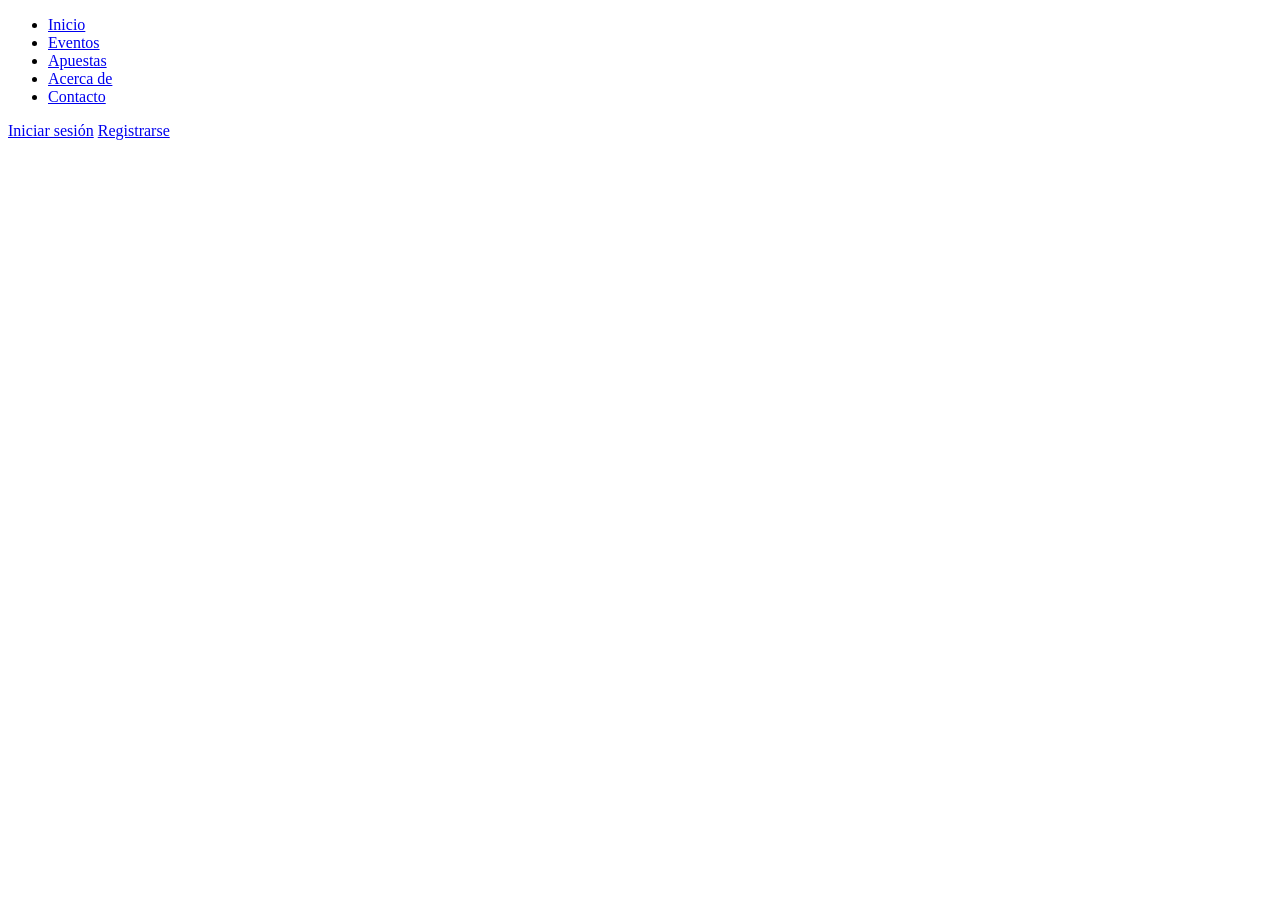
==== index.html @ 1db7b891 "Implement initial project structure and add essential files" ====
<!DOCTYPE html>
<html lang="es">
<head>
    <meta charset="UTF-8">
    <meta name="viewport" content="width=device-width, initial-scale=1.0">
    <title>Inicio | Esports Casa Apuesta</title>
</head>
<body>

    <header>
        <div class="logo">
            <!-- Logotipo -->
        </div>

        <nav>
            <ul>
                <li><a href="index.html">Inicio</a></li>
                <li><a href="pages/eventos.html">Eventos</a></li>
                <li><a href="pages/apuestas.html">Apuestas</a></li>
                <li><a href="pages/acerca_de.html">Acerca de</a></li>
                <li><a href="pages/contacto.html">Contacto</a></li>
            </ul>
        </nav>

        <div class="user-actions">
            <a href="pages/login.html">Iniciar sesión</a>
            <a href="pages/registro.html">Registrarse</a>
        </div>
    </header>

    <main>

        <section id="hero">
            <!-- Presentación principal -->
        </section>

        <section id="eventos-destacados">
            <!-- Torneos y enfrentamientos destacados -->
        </section>

        <section id="juegos-populares">
            <!-- League of Legends, Valorant, CS2, etc. -->
        </section>

        <section id="proximos-eventos">
            <!-- Próximos enfrentamientos -->
        </section>

    </main>

    <footer>
        <!-- Enlaces, información y derechos reservados -->
    </footer>

</body>
</html>
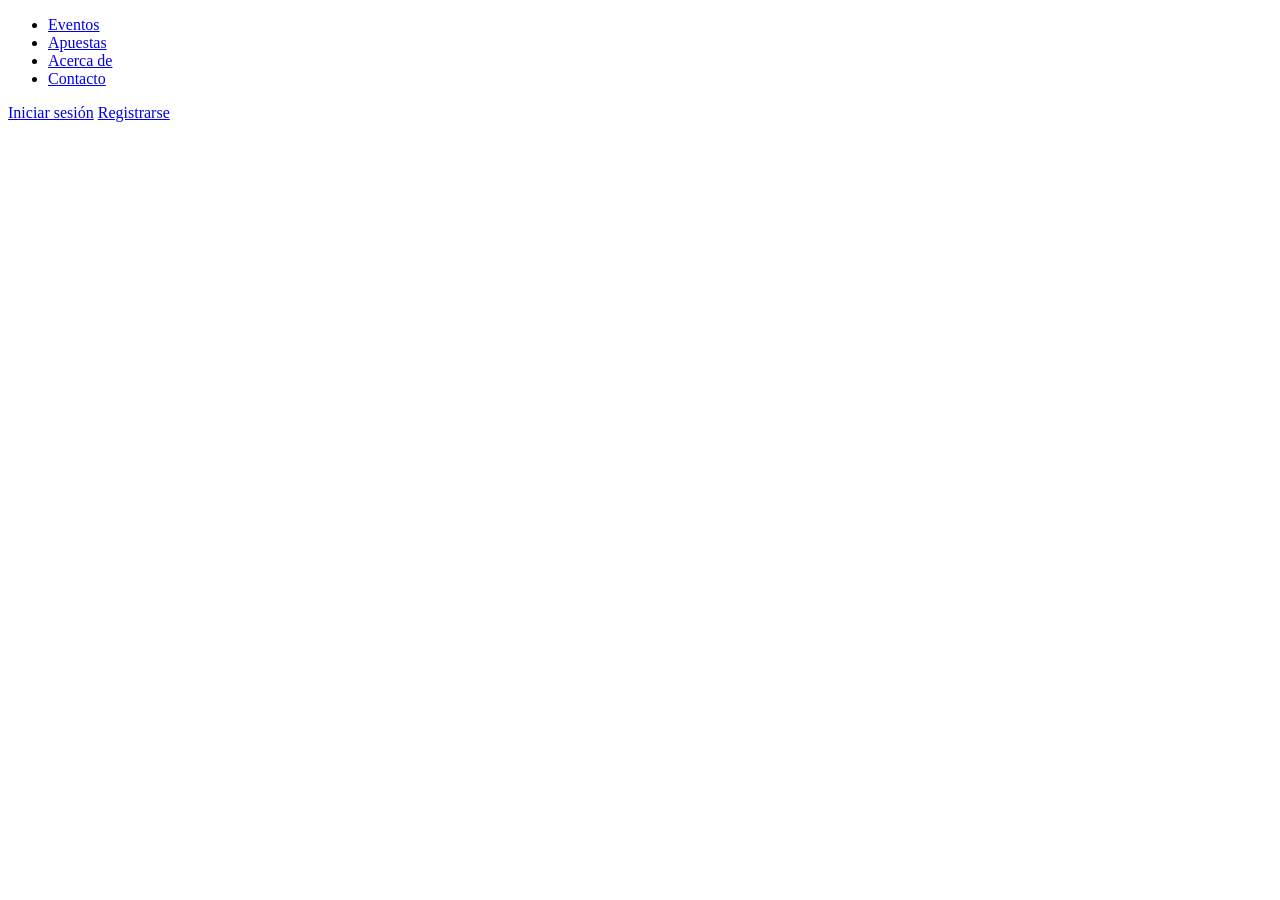
==== commit c29d5251: "Add stylesheet link to index.html and remove redundant navigation item" ====
--- a/index.html
+++ b/index.html
@@ -5,6 +5,7 @@
     <meta charset="UTF-8">
     <meta name="viewport" content="width=device-width, initial-scale=1.0">
     <title>Inicio | Esports Casa Apuesta</title>
+    <link rel="stylesheet" href="styles/main.css">
 </head>
 <body>
 
@@ -15,7 +16,6 @@
 
         <nav>
             <ul>
-                <li><a href="index.html">Inicio</a></li>
                 <li><a href="pages/eventos.html">Eventos</a></li>
                 <li><a href="pages/apuestas.html">Apuestas</a></li>
                 <li><a href="pages/acerca_de.html">Acerca de</a></li>
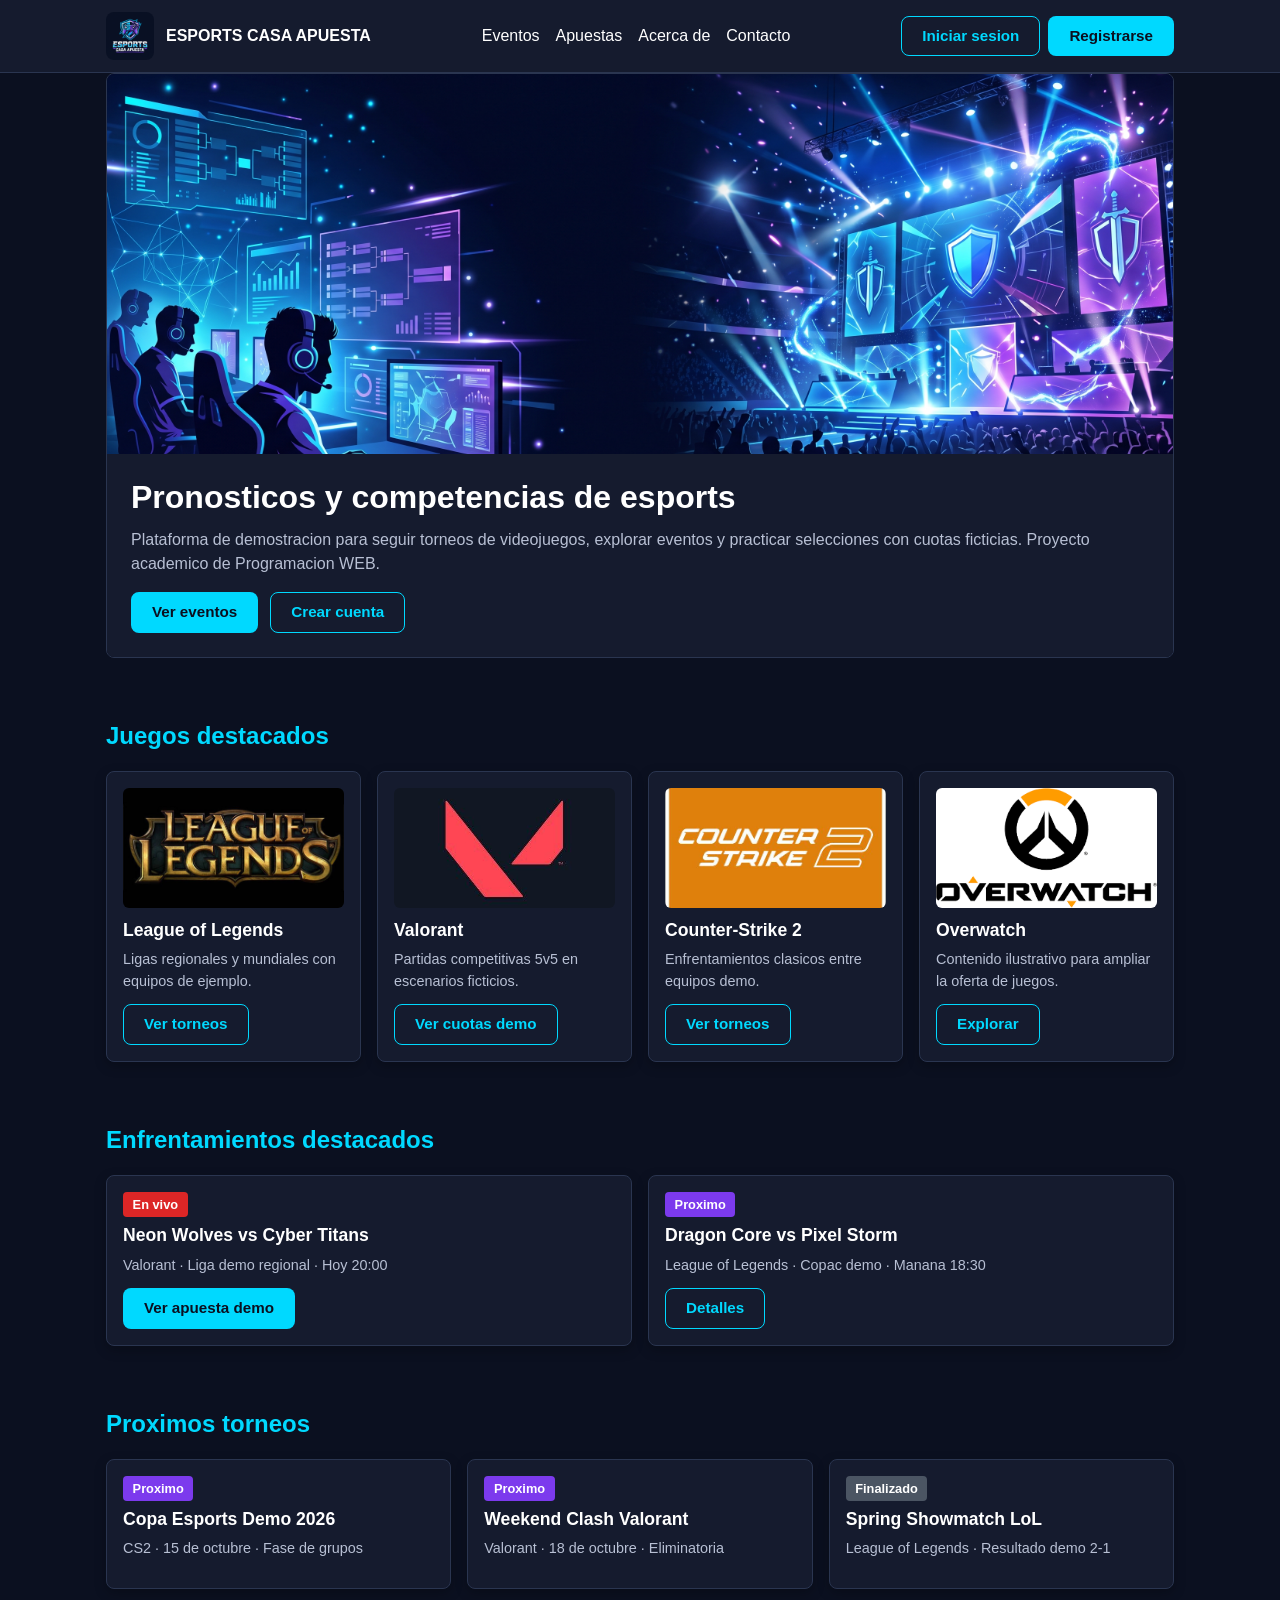
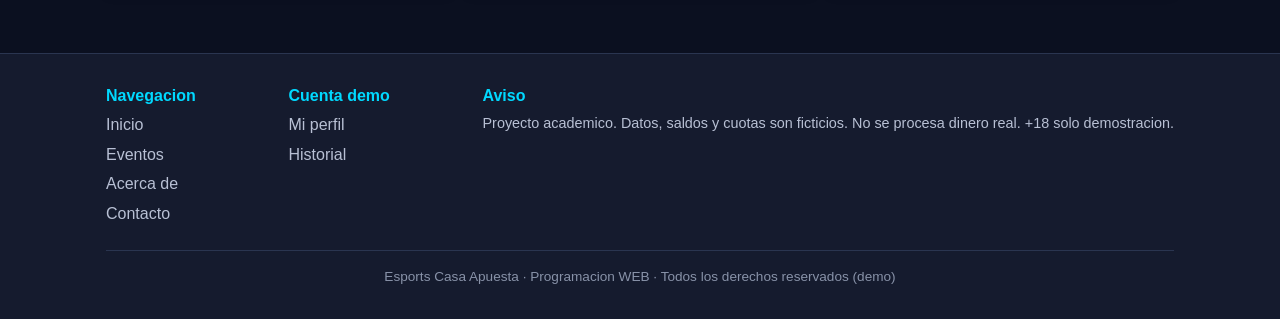
==== commit 7ed17c0e: "Creacion de la estrucutra de cada pagina, no funcional de momento, epro con css y html funcinales" ====
--- a/index.html
+++ b/index.html
@@ -1,56 +1,158 @@
-
 <!DOCTYPE html>
 <html lang="es">
 <head>
     <meta charset="UTF-8">
     <meta name="viewport" content="width=device-width, initial-scale=1.0">
     <title>Inicio | Esports Casa Apuesta</title>
-    <link rel="stylesheet" href="styles/main.css">
+    <link rel="stylesheet" href="css/styles.css">
+    <link rel="stylesheet" href="css/layout.css">
+    <link rel="stylesheet" href="css/components.css">
+    <link rel="stylesheet" href="css/responsive.css">
 </head>
 <body>
 
-    <header>
-        <div class="logo">
-            <!-- Logotipo -->
-        </div>
+    <!-- Menu principal (se repite en cada pagina) -->
+    <header class="site-header">
+        <div class="contenedor">
+            <a href="index.html" class="logo-link">
+                <img src="assets/img/logo.png" alt="Logo Esports Casa Apuesta">
+                <span>ESPORTS CASA APUESTA</span>
+            </a>
 
-        <nav>
-            <ul>
-                <li><a href="pages/eventos.html">Eventos</a></li>
-                <li><a href="pages/apuestas.html">Apuestas</a></li>
-                <li><a href="pages/acerca_de.html">Acerca de</a></li>
-                <li><a href="pages/contacto.html">Contacto</a></li>
-            </ul>
-        </nav>
+            <nav class="nav-principal" aria-label="Menu principal">
+                <ul>
+                    <li><a href="pages/eventos.html">Eventos</a></li>
+                    <li><a href="pages/apuestas.html">Apuestas</a></li>
+                    <li><a href="pages/acerca-de.html">Acerca de</a></li>
+                    <li><a href="pages/contacto.html">Contacto</a></li>
+                </ul>
+            </nav>
 
-        <div class="user-actions">
-            <a href="pages/login.html">Iniciar sesión</a>
-            <a href="pages/registro.html">Registrarse</a>
+            <div class="acciones-usuario">
+                <a href="pages/login.html" class="btn btn-secundario">Iniciar sesion</a>
+                <a href="pages/registro.html" class="btn btn-primario">Registrarse</a>
+            </div>
         </div>
     </header>
 
     <main>
+        <div class="contenedor">
 
-        <section id="hero">
-            <!-- Presentación principal -->
-        </section>
+            <section class="hero" id="hero">
+                <img src="assets/img/hero-esports.jpg" alt="Escenario de torneo esports">
+                <div class="hero-texto">
+                    <h1>Pronosticos y competencias de esports</h1>
+                    <p class="texto-suave">
+                        Plataforma de demostracion para seguir torneos de videojuegos, explorar eventos
+                        y practicar selecciones con cuotas ficticias. Proyecto academico de Programacion WEB.
+                    </p>
+                    <div class="hero-botones">
+                        <a href="pages/eventos.html" class="btn btn-primario">Ver eventos</a>
+                        <a href="pages/registro.html" class="btn btn-secundario">Crear cuenta</a>
+                    </div>
+                </div>
+            </section>
 
-        <section id="eventos-destacados">
-            <!-- Torneos y enfrentamientos destacados -->
-        </section>
+            <section class="seccion" id="juegos-populares">
+                <h2 class="seccion-titulo">Juegos destacados</h2>
+                <div class="grilla-tarjetas">
+                    <article class="tarjeta tarjeta-juego">
+                        <img src="assets/img/league-of-legends.png" alt="League of Legends">
+                        <h3>League of Legends</h3>
+                        <p class="tarjeta-meta">Ligas regionales y mundiales con equipos de ejemplo.</p>
+                        <a href="pages/eventos.html" class="btn btn-secundario">Ver torneos</a>
+                    </article>
+                    <article class="tarjeta tarjeta-juego">
+                        <img src="assets/img/valorant.png" alt="Valorant">
+                        <h3>Valorant</h3>
+                        <p class="tarjeta-meta">Partidas competitivas 5v5 en escenarios ficticios.</p>
+                        <a href="pages/apuestas.html" class="btn btn-secundario">Ver cuotas demo</a>
+                    </article>
+                    <article class="tarjeta tarjeta-juego">
+                        <img src="assets/img/counter-strike-2.png" alt="Counter-Strike 2">
+                        <h3>Counter-Strike 2</h3>
+                        <p class="tarjeta-meta">Enfrentamientos clasicos entre equipos demo.</p>
+                        <a href="pages/eventos.html" class="btn btn-secundario">Ver torneos</a>
+                    </article>
+                    <article class="tarjeta tarjeta-juego">
+                        <img src="assets/img/overwatch.png" alt="Overwatch">
+                        <h3>Overwatch</h3>
+                        <p class="tarjeta-meta">Contenido ilustrativo para ampliar la oferta de juegos.</p>
+                        <a href="pages/eventos.html" class="btn btn-secundario">Explorar</a>
+                    </article>
+                </div>
+            </section>
 
-        <section id="juegos-populares">
-            <!-- League of Legends, Valorant, CS2, etc. -->
-        </section>
+            <section class="seccion" id="eventos-destacados">
+                <h2 class="seccion-titulo">Enfrentamientos destacados</h2>
+                <div class="grilla-tarjetas">
+                    <article class="tarjeta">
+                        <span class="etiqueta-estado en-vivo">En vivo</span>
+                        <h3>Neon Wolves vs Cyber Titans</h3>
+                        <p class="tarjeta-meta">Valorant · Liga demo regional · Hoy 20:00</p>
+                        <a href="pages/apuestas.html" class="btn btn-primario">Ver apuesta demo</a>
+                    </article>
+                    <article class="tarjeta">
+                        <span class="etiqueta-estado proximo">Proximo</span>
+                        <h3>Dragon Core vs Pixel Storm</h3>
+                        <p class="tarjeta-meta">League of Legends · Copac demo · Manana 18:30</p>
+                        <a href="pages/eventos.html" class="btn btn-secundario">Detalles</a>
+                    </article>
+                </div>
+            </section>
 
-        <section id="proximos-eventos">
-            <!-- Próximos enfrentamientos -->
-        </section>
+            <section class="seccion" id="proximos-eventos">
+                <h2 class="seccion-titulo">Proximos torneos</h2>
+                <div class="grilla-tarjetas">
+                    <article class="tarjeta">
+                        <span class="etiqueta-estado proximo">Proximo</span>
+                        <h3>Copa Esports Demo 2026</h3>
+                        <p class="tarjeta-meta">CS2 · 15 de octubre · Fase de grupos</p>
+                    </article>
+                    <article class="tarjeta">
+                        <span class="etiqueta-estado proximo">Proximo</span>
+                        <h3>Weekend Clash Valorant</h3>
+                        <p class="tarjeta-meta">Valorant · 18 de octubre · Eliminatoria</p>
+                    </article>
+                    <article class="tarjeta">
+                        <span class="etiqueta-estado finalizado">Finalizado</span>
+                        <h3>Spring Showmatch LoL</h3>
+                        <p class="tarjeta-meta">League of Legends · Resultado demo 2-1</p>
+                    </article>
+                </div>
+            </section>
 
+        </div>
     </main>
 
-    <footer>
-        <!-- Enlaces, información y derechos reservados -->
+    <footer class="site-footer">
+        <div class="contenedor">
+            <div class="footer-columnas">
+                <div>
+                    <h3>Navegacion</h3>
+                    <ul>
+                        <li><a href="index.html">Inicio</a></li>
+                        <li><a href="pages/eventos.html">Eventos</a></li>
+                        <li><a href="pages/acerca-de.html">Acerca de</a></li>
+                        <li><a href="pages/contacto.html">Contacto</a></li>
+                    </ul>
+                </div>
+                <div>
+                    <h3>Cuenta demo</h3>
+                    <ul>
+                        <li><a href="pages/mi-perfil.html">Mi perfil</a></li>
+                        <li><a href="pages/historial.html">Historial</a></li>
+                    </ul>
+                </div>
+                <div>
+                    <h3>Aviso</h3>
+                    <p class="texto-suave" style="font-size: 0.9rem;">
+                        Proyecto academico. Datos, saldos y cuotas son ficticios. No se procesa dinero real. +18 solo demostracion.
+                    </p>
+                </div>
+            </div>
+            <p class="footer-copy">Esports Casa Apuesta · Programacion WEB · Todos los derechos reservados (demo)</p>
+        </div>
     </footer>
 
 </body>
--- a/css/styles.css
+++ b/css/styles.css
@@ -0,0 +1,83 @@
+/* Variables y estilos base del sitio */
+
+:root {
+    --color-background: #0B1020;
+    --color-primary: #00D9FF;
+    --color-secondary: #7C3AED;
+    --color-text: #FFFFFF;
+    --color-card: #151b2e;
+    --color-border: #2a3550;
+}
+
+* {
+    box-sizing: border-box;
+    margin: 0;
+    padding: 0;
+}
+
+body {
+    font-family: "Segoe UI", Arial, sans-serif;
+    background-color: var(--color-background);
+    color: var(--color-text);
+    line-height: 1.5;
+    min-height: 100vh;
+}
+
+img {
+    max-width: 100%;
+    height: auto;
+    display: block;
+}
+
+a {
+    color: var(--color-primary);
+    text-decoration: none;
+}
+
+a:hover {
+    text-decoration: underline;
+}
+
+a:focus-visible {
+    outline: 2px solid var(--color-primary);
+    outline-offset: 2px;
+}
+
+ul {
+    list-style: none;
+}
+
+h1, h2, h3 {
+    line-height: 1.2;
+    margin-bottom: 0.75rem;
+}
+
+h1 {
+    font-size: 2rem;
+}
+
+h2 {
+    font-size: 1.5rem;
+    color: var(--color-primary);
+}
+
+p {
+    margin-bottom: 1rem;
+}
+
+main {
+    flex: 1;
+}
+
+.texto-suave {
+    color: #b8c0d4;
+}
+
+.aviso-demo {
+    background-color: var(--color-card);
+    border: 1px solid var(--color-secondary);
+    border-radius: 8px;
+    padding: 0.75rem 1rem;
+    margin-bottom: 1.5rem;
+    font-size: 0.95rem;
+}
--- a/css/layout.css
+++ b/css/layout.css
@@ -0,0 +1,181 @@
+/* Estructura: header, main, footer, secciones */
+
+body {
+    display: flex;
+    flex-direction: column;
+}
+
+.contenedor {
+    width: 100%;
+    max-width: 1100px;
+    margin: 0 auto;
+    padding: 0 1rem;
+}
+
+/* Cabecera */
+.site-header {
+    background-color: var(--color-card);
+    border-bottom: 1px solid var(--color-border);
+    padding: 0.75rem 0;
+}
+
+.site-header .contenedor {
+    display: flex;
+    flex-wrap: wrap;
+    align-items: center;
+    justify-content: space-between;
+    gap: 1rem;
+}
+
+.logo-link {
+    display: flex;
+    align-items: center;
+    gap: 0.75rem;
+    color: var(--color-text);
+    font-weight: bold;
+    text-decoration: none;
+}
+
+.logo-link:hover {
+    text-decoration: none;
+    color: var(--color-primary);
+}
+
+.logo-link img {
+    width: 48px;
+    height: 48px;
+    border-radius: 8px;
+    object-fit: cover;
+}
+
+.nav-principal ul {
+    display: flex;
+    flex-wrap: wrap;
+    gap: 1rem;
+}
+
+.nav-principal a {
+    color: var(--color-text);
+    font-weight: 500;
+}
+
+.nav-principal a:hover {
+    color: var(--color-primary);
+}
+
+.acciones-usuario {
+    display: flex;
+    flex-wrap: wrap;
+    gap: 0.5rem;
+    align-items: center;
+}
+
+/* Hero inicio */
+.hero {
+    position: relative;
+    margin-bottom: 2rem;
+    border-radius: 8px;
+    overflow: hidden;
+    border: 1px solid var(--color-border);
+}
+
+.hero img {
+    width: 100%;
+    max-height: 380px;
+    object-fit: cover;
+}
+
+.hero-texto {
+    padding: 1.5rem;
+    background-color: var(--color-card);
+}
+
+.hero-texto h1 {
+    color: var(--color-text);
+}
+
+.hero-botones {
+    display: flex;
+    flex-wrap: wrap;
+    gap: 0.75rem;
+    margin-top: 1rem;
+}
+
+/* Secciones generales */
+.seccion {
+    padding: 2rem 0;
+}
+
+.seccion-titulo {
+    margin-bottom: 1.25rem;
+}
+
+.grilla-tarjetas {
+    display: grid;
+    grid-template-columns: repeat(auto-fit, minmax(240px, 1fr));
+    gap: 1rem;
+}
+
+.pagina-titulo {
+    padding: 2rem 0 1rem;
+}
+
+.pagina-titulo h1 {
+    color: var(--color-text);
+}
+
+/* Pie de pagina */
+.site-footer {
+    background-color: var(--color-card);
+    border-top: 1px solid var(--color-border);
+    padding: 2rem 0 1rem;
+    margin-top: 2rem;
+}
+
+.footer-columnas {
+    display: flex;
+    flex-wrap: wrap;
+    gap: 2rem;
+    justify-content: space-between;
+    margin-bottom: 1.5rem;
+}
+
+.footer-columnas h3 {
+    font-size: 1rem;
+    color: var(--color-primary);
+    margin-bottom: 0.5rem;
+}
+
+.footer-columnas ul {
+    display: flex;
+    flex-direction: column;
+    gap: 0.35rem;
+}
+
+.footer-columnas a {
+    color: #b8c0d4;
+}
+
+.footer-copy {
+    text-align: center;
+    font-size: 0.85rem;
+    color: #8892a8;
+    padding-top: 1rem;
+    border-top: 1px solid var(--color-border);
+}
+
+/* Layout perfil */
+.perfil-layout {
+    display: flex;
+    flex-wrap: wrap;
+    gap: 1.5rem;
+    padding-bottom: 2rem;
+}
+
+.perfil-sidebar {
+    flex: 1 1 260px;
+}
+
+.perfil-contenido {
+    flex: 2 1 320px;
+}
--- a/css/components.css
+++ b/css/components.css
@@ -0,0 +1,269 @@
+/* Botones, tarjetas, formularios, tablas */
+
+.btn {
+    display: inline-block;
+    padding: 0.5rem 1.25rem;
+    border-radius: 8px;
+    font-weight: 600;
+    text-align: center;
+    border: 1px solid transparent;
+    cursor: pointer;
+    text-decoration: none;
+    font-size: 0.95rem;
+}
+
+.btn:hover {
+    text-decoration: none;
+}
+
+.btn-primario {
+    background-color: var(--color-primary);
+    color: var(--color-background);
+}
+
+.btn-primario:hover {
+    background-color: #33e2ff;
+    color: var(--color-background);
+}
+
+.btn-secundario {
+    background-color: transparent;
+    color: var(--color-primary);
+    border-color: var(--color-primary);
+}
+
+.btn-secundario:hover {
+    background-color: rgba(0, 217, 255, 0.1);
+}
+
+.btn-violeta {
+    background-color: var(--color-secondary);
+    color: var(--color-text);
+}
+
+.btn-violeta:hover {
+    background-color: #9055f0;
+    color: var(--color-text);
+}
+
+/* Tarjetas */
+.tarjeta {
+    background-color: var(--color-card);
+    border: 1px solid var(--color-border);
+    border-radius: 8px;
+    padding: 1rem;
+    box-shadow: 0 4px 12px rgba(0, 0, 0, 0.25);
+}
+
+.tarjeta img {
+    border-radius: 6px;
+    margin-bottom: 0.75rem;
+    width: 100%;
+    height: 140px;
+    object-fit: cover;
+}
+
+.tarjeta h3 {
+    font-size: 1.1rem;
+    margin-bottom: 0.5rem;
+}
+
+.tarjeta-meta {
+    font-size: 0.9rem;
+    color: #b8c0d4;
+    margin-bottom: 0.75rem;
+}
+
+.tarjeta-juego img {
+    height: 120px;
+}
+
+/* Etiquetas de estado */
+.etiqueta-estado {
+    display: inline-block;
+    padding: 0.2rem 0.6rem;
+    border-radius: 4px;
+    font-size: 0.8rem;
+    font-weight: 600;
+    margin-bottom: 0.5rem;
+}
+
+.en-vivo {
+    background-color: #dc2626;
+    color: white;
+}
+
+.proximo {
+    background-color: var(--color-secondary);
+    color: white;
+}
+
+.finalizado {
+    background-color: #4b5563;
+    color: white;
+}
+
+/* Formularios */
+.formulario {
+    max-width: 480px;
+    background-color: var(--color-card);
+    border: 1px solid var(--color-border);
+    border-radius: 8px;
+    padding: 1.5rem;
+}
+
+.formulario-ancho {
+    max-width: 640px;
+}
+
+.campo {
+    margin-bottom: 1rem;
+}
+
+.campo label {
+    display: block;
+    margin-bottom: 0.35rem;
+    font-weight: 500;
+}
+
+.campo input,
+.campo textarea,
+.campo select {
+    width: 100%;
+    padding: 0.5rem 0.75rem;
+    border-radius: 6px;
+    border: 1px solid var(--color-border);
+    background-color: var(--color-background);
+    color: var(--color-text);
+    font-family: inherit;
+    font-size: 1rem;
+}
+
+.campo input:focus,
+.campo textarea:focus,
+.campo select:focus {
+    outline: 2px solid var(--color-primary);
+    border-color: var(--color-primary);
+}
+
+.campo-checkbox {
+    display: flex;
+    align-items: flex-start;
+    gap: 0.5rem;
+    margin-bottom: 1rem;
+}
+
+.campo-checkbox input {
+    width: auto;
+    margin-top: 0.25rem;
+}
+
+.form-enlace {
+    margin-top: 1rem;
+    font-size: 0.95rem;
+}
+
+/* Apuestas */
+.bloque-apuesta {
+    display: flex;
+    flex-wrap: wrap;
+    align-items: center;
+    justify-content: space-between;
+    gap: 1rem;
+    margin-bottom: 1rem;
+}
+
+.equipos-apuesta {
+    flex: 1 1 200px;
+}
+
+.cuotas {
+    display: flex;
+    flex-wrap: wrap;
+    gap: 0.5rem;
+}
+
+.cuota-btn {
+    min-width: 70px;
+}
+
+/* Panel perfil y saldo */
+.panel-usuario {
+    text-align: center;
+}
+
+.panel-usuario img {
+    width: 100px;
+    height: 100px;
+    border-radius: 50%;
+    margin: 0 auto 1rem;
+    object-fit: cover;
+    border: 2px solid var(--color-primary);
+}
+
+.saldo-caja {
+    background-color: var(--color-background);
+    border: 1px solid var(--color-border);
+    border-radius: 8px;
+    padding: 1rem;
+    margin: 1rem 0;
+}
+
+.saldo-caja strong {
+    font-size: 1.5rem;
+    color: var(--color-primary);
+}
+
+.lista-actividad li {
+    padding: 0.5rem 0;
+    border-bottom: 1px solid var(--color-border);
+    font-size: 0.95rem;
+}
+
+/* Tabla historial */
+.tabla-contenedor {
+    overflow-x: auto;
+}
+
+.tabla-historial {
+    width: 100%;
+    border-collapse: collapse;
+    background-color: var(--color-card);
+    border-radius: 8px;
+    overflow: hidden;
+    border: 1px solid var(--color-border);
+}
+
+.tabla-historial th,
+.tabla-historial td {
+    padding: 0.75rem 1rem;
+    text-align: left;
+    border-bottom: 1px solid var(--color-border);
+}
+
+.tabla-historial th {
+    background-color: #1a2238;
+    color: var(--color-primary);
+}
+
+.tabla-historial tr:last-child td {
+    border-bottom: none;
+}
+
+/* Metodos de pago (visual) */
+.metodos-pago {
+    display: flex;
+    flex-wrap: wrap;
+    gap: 0.75rem;
+    margin-bottom: 1.5rem;
+}
+
+.metodo-item {
+    flex: 1 1 120px;
+    text-align: center;
+    padding: 0.75rem;
+    background-color: var(--color-background);
+    border: 1px solid var(--color-border);
+    border-radius: 8px;
+    font-size: 0.9rem;
+}
--- a/css/responsive.css
+++ b/css/responsive.css
@@ -0,0 +1,67 @@
+/* Adaptacion a tablet y movil */
+
+@media (max-width: 768px) {
+    .site-header .contenedor {
+        flex-direction: column;
+        align-items: flex-start;
+    }
+
+    .nav-principal ul {
+        flex-direction: column;
+        gap: 0.5rem;
+    }
+
+    .acciones-usuario {
+        width: 100%;
+    }
+
+    .hero img {
+        max-height: 220px;
+    }
+
+    h1 {
+        font-size: 1.6rem;
+    }
+
+    .footer-columnas {
+        flex-direction: column;
+        gap: 1.25rem;
+    }
+
+    .bloque-apuesta {
+        flex-direction: column;
+        align-items: flex-start;
+    }
+}
+
+@media (max-width: 480px) {
+    .contenedor {
+        padding: 0 0.75rem;
+    }
+
+    .hero-botones {
+        flex-direction: column;
+    }
+
+    .hero-botones .btn {
+        width: 100%;
+    }
+
+    .cuotas {
+        width: 100%;
+    }
+
+    .cuota-btn {
+        flex: 1;
+    }
+
+    .formulario {
+        padding: 1rem;
+    }
+
+    .tabla-historial th,
+    .tabla-historial td {
+        padding: 0.5rem;
+        font-size: 0.85rem;
+    }
+}
